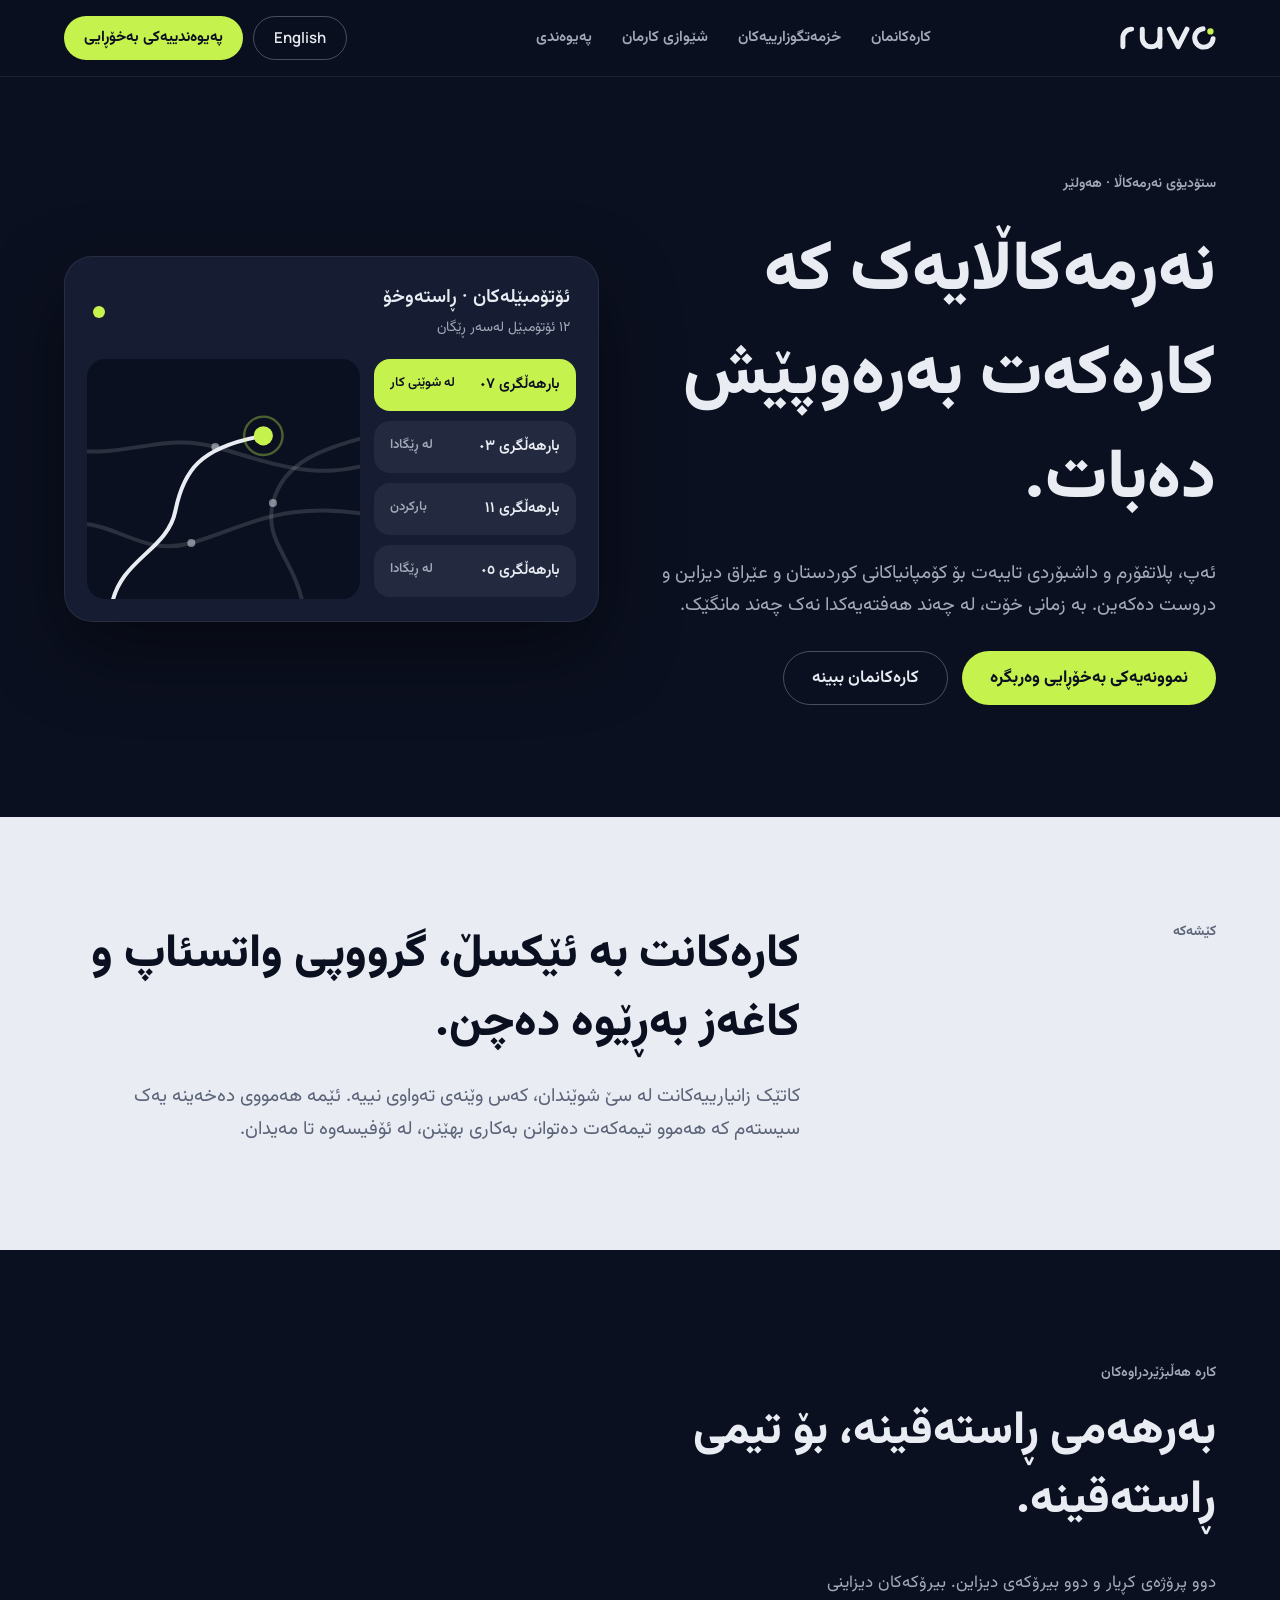
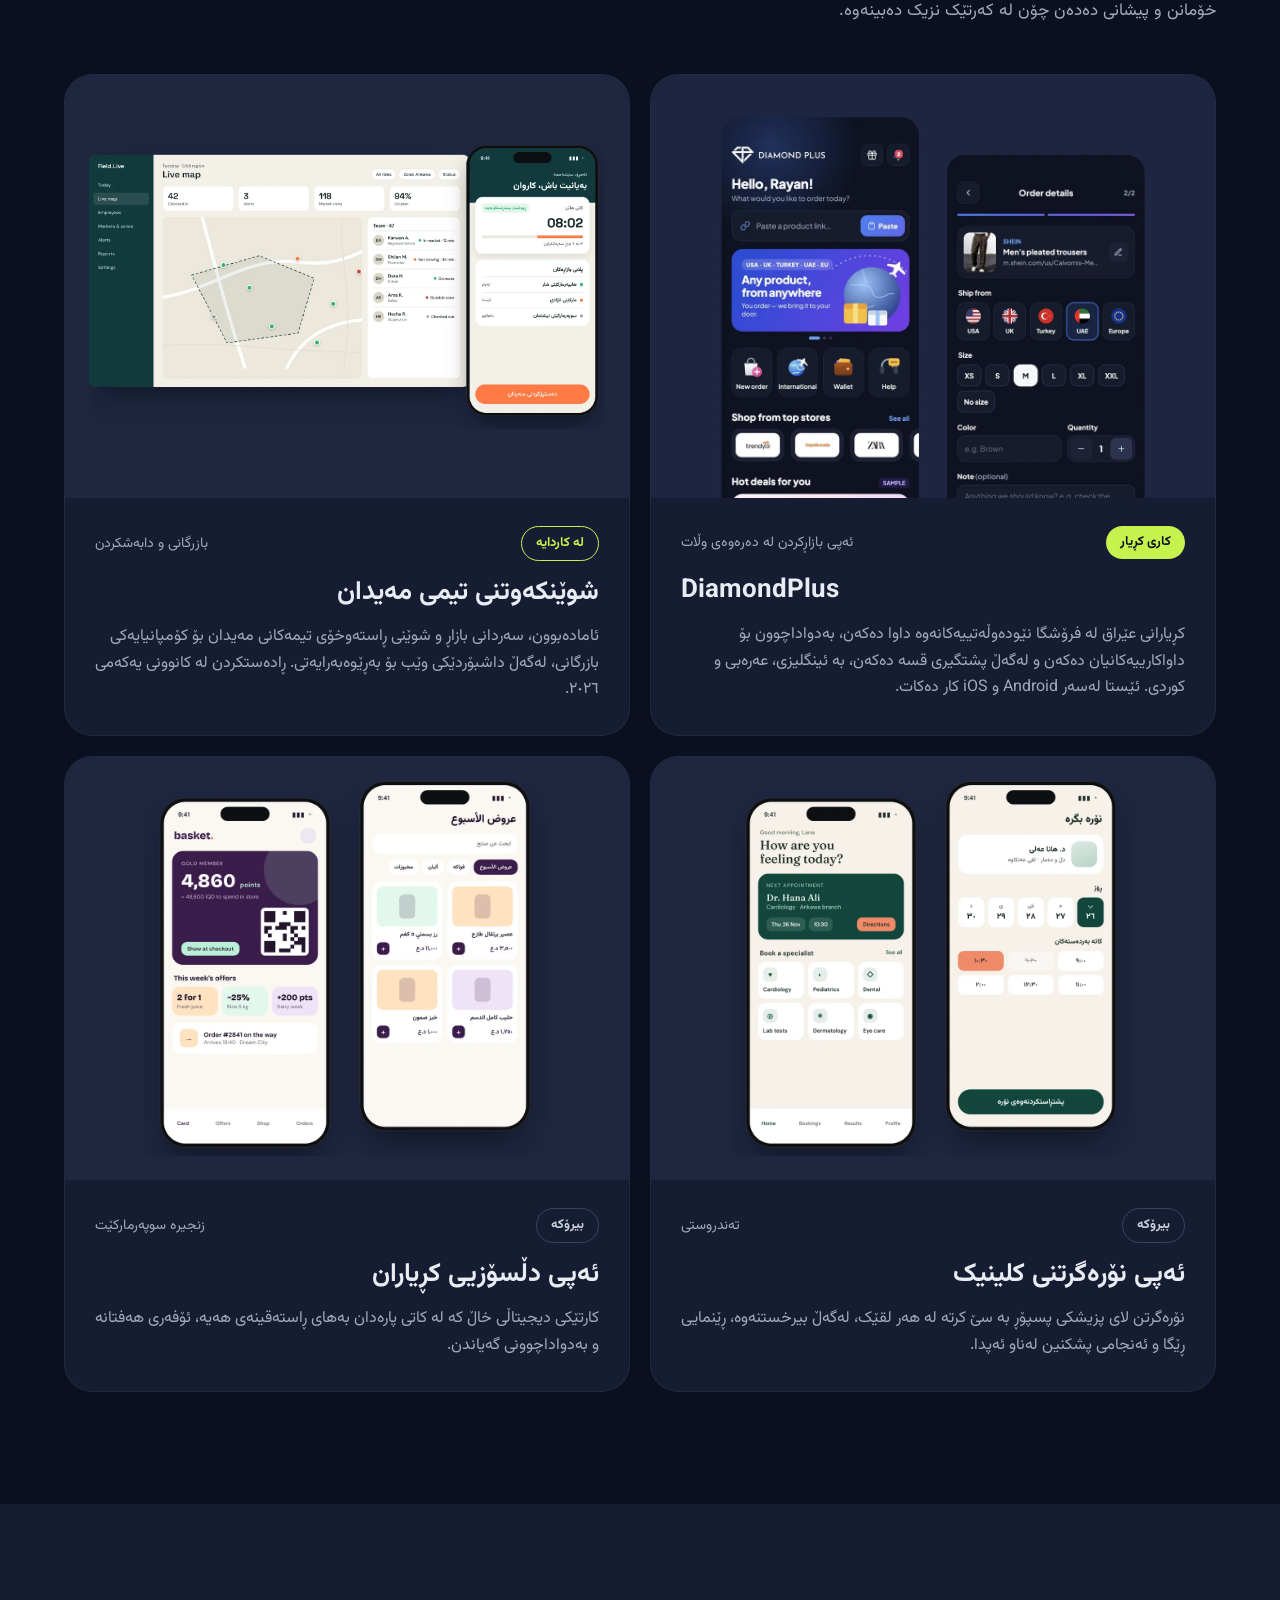
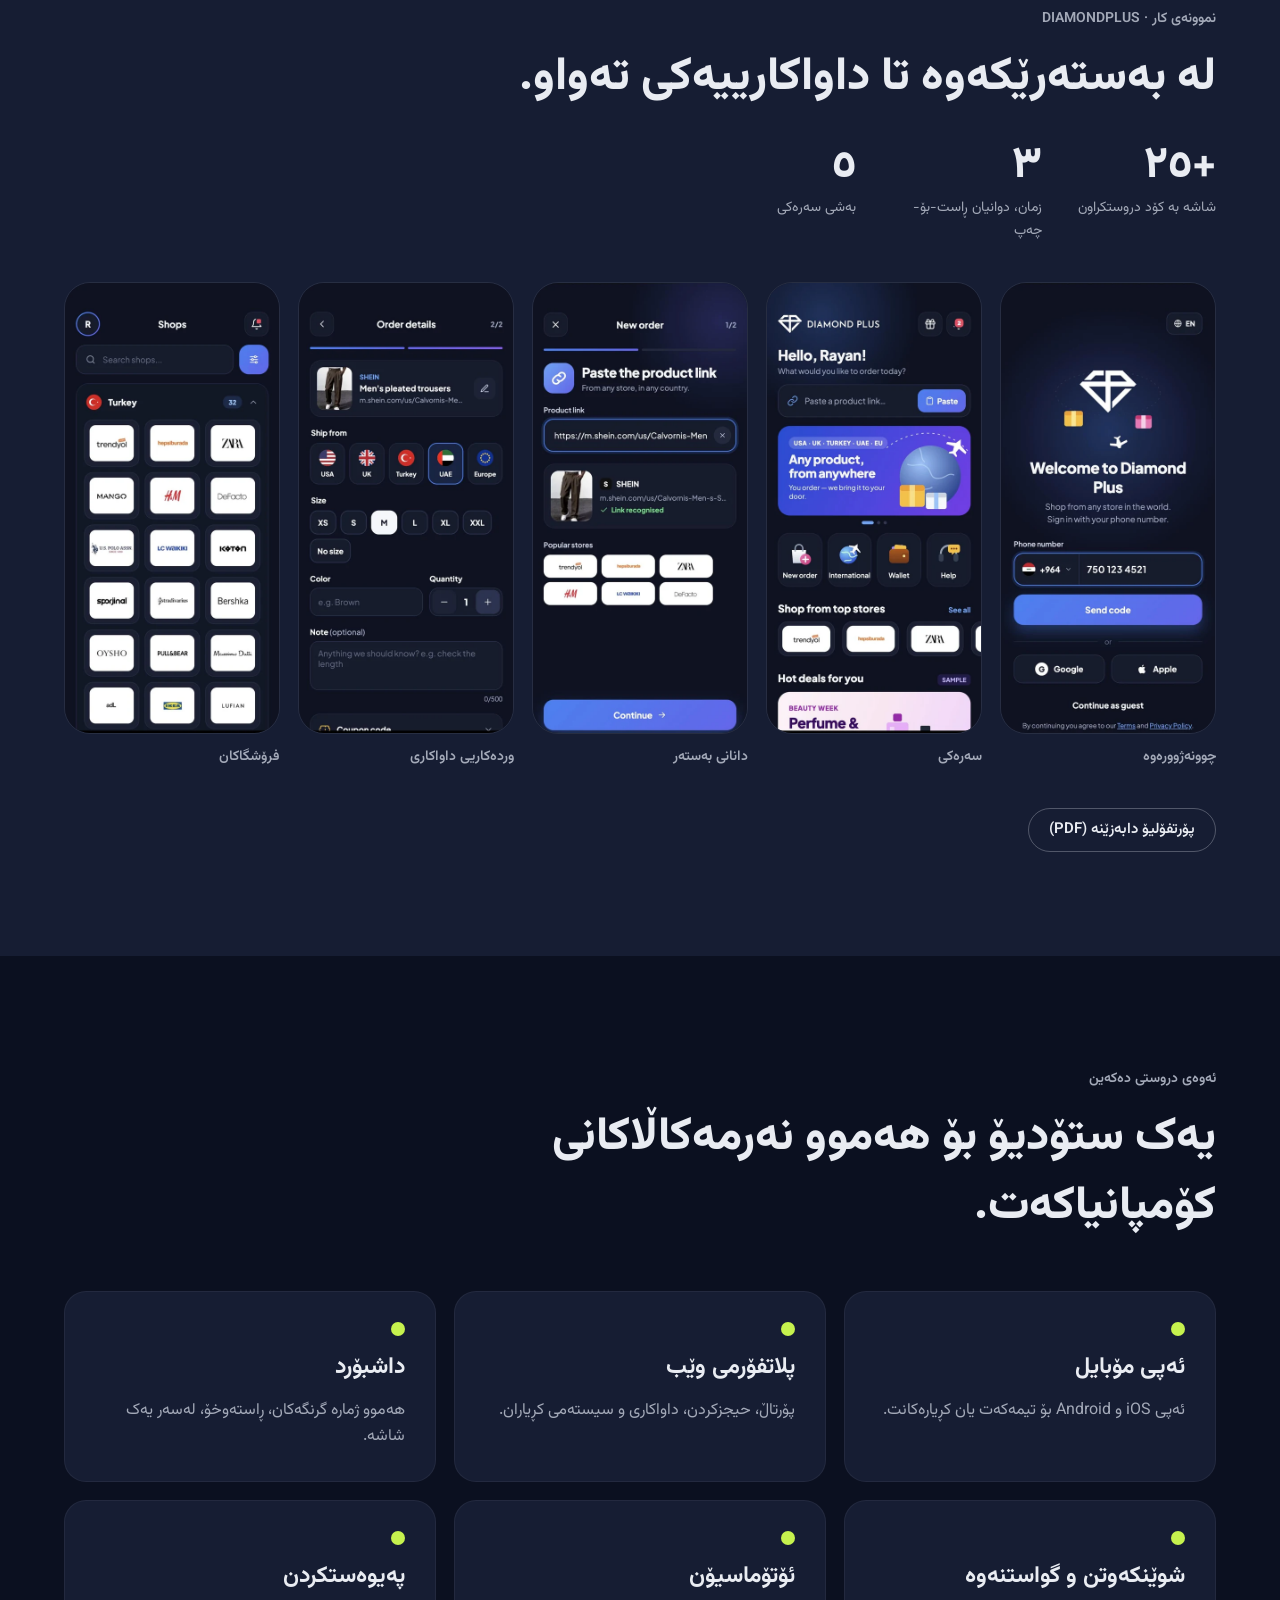
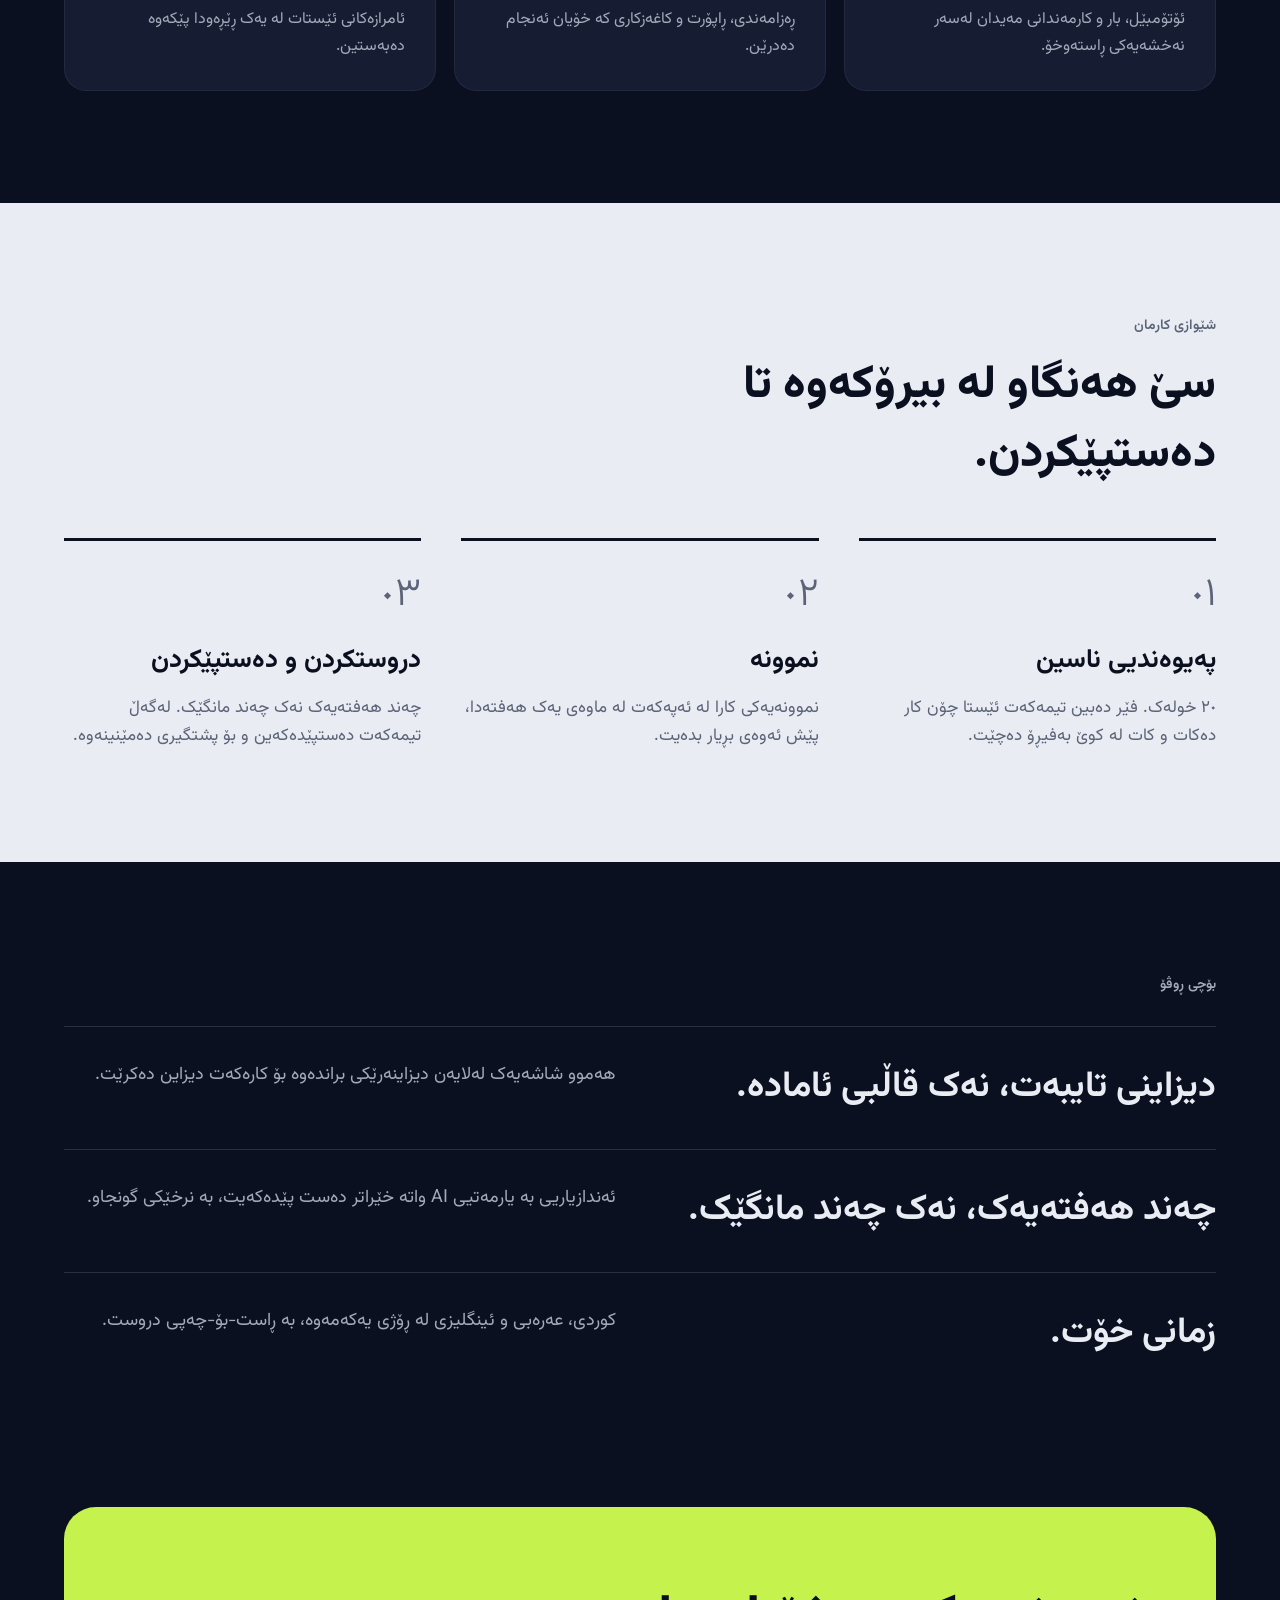
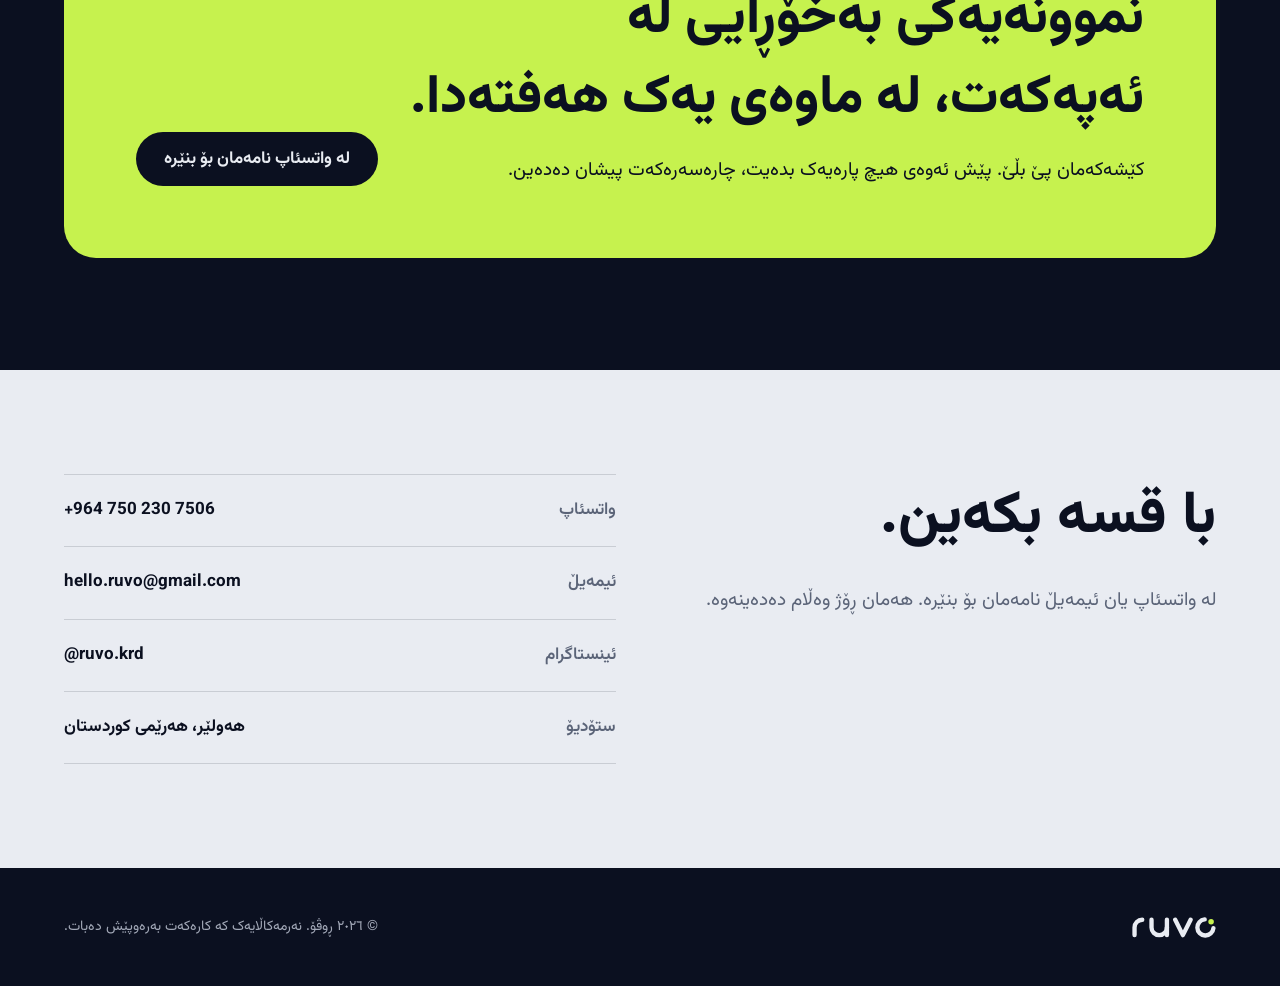
==== ku/index.html @ 19e4a5b9 "Launch Ruvo website (EN + Kurdish) Co-Authored-By: Claude Opus 5.5 <noreply@anthropic.com> Claude-Se" ====
<!doctype html>
<html lang="ckb" dir="rtl">
<head>
<meta charset="utf-8">
<meta name="viewport" content="width=device-width, initial-scale=1">
<title>ڕوڤۆ — نەرمەکاڵایەک کە کارەکەت بەرەوپێش دەبات</title>
<meta name="description" content="ڕوڤۆ ئەپ، پلاتفۆرم و داشبۆردی تایبەت بۆ کۆمپانیاکانی کوردستان و عێراق دیزاین و دروست دەکات، بە کوردی، عەرەبی و ئینگلیزی.">
<meta name="theme-color" content="#0B1020">
<link rel="canonical" href="https://ruvo.krd/ku/">
<link rel="alternate" hreflang="en" href="https://ruvo.krd/">
<link rel="alternate" hreflang="ckb" href="https://ruvo.krd/ku/">
<link rel="alternate" hreflang="x-default" href="https://ruvo.krd/">
<meta property="og:type" content="website">
<meta property="og:site_name" content="Ruvo">
<meta property="og:title" content="ڕوڤۆ — نەرمەکاڵایەک کە کارەکەت بەرەوپێش دەبات">
<meta property="og:description" content="ڕوڤۆ ئەپ، پلاتفۆرم و داشبۆردی تایبەت بۆ کۆمپانیاکانی کوردستان و عێراق دیزاین و دروست دەکات، بە کوردی، عەرەبی و ئینگلیزی.">
<meta property="og:url" content="https://ruvo.krd/ku/">
<meta property="og:image" content="https://ruvo.krd/og-image.png">
<meta property="og:image:width" content="1200">
<meta property="og:image:height" content="630">
<meta property="og:locale" content="ckb_IQ">
<meta name="twitter:card" content="summary_large_image">
<link rel="icon" href="../favicon.ico" sizes="any">
<link rel="icon" href="../favicon.svg" type="image/svg+xml">
<link rel="apple-touch-icon" href="../apple-touch-icon.png">
<link rel="manifest" href="../site.webmanifest">
<link rel="preconnect" href="https://fonts.googleapis.com">
<link rel="preconnect" href="https://fonts.gstatic.com" crossorigin>
<link rel="stylesheet" href="https://fonts.googleapis.com/css2?family=Manrope:wght@400;500;600;700&family=Sora:wght@300;400;600&family=Vazirmatn:wght@400;500;600;700;800&display=swap">
<link rel="stylesheet" href="../styles.css">
<script type="application/ld+json">{"@context": "https://schema.org", "@type": "Organization", "name": "Ruvo", "alternateName": "ڕوڤۆ", "url": "https://ruvo.krd/", "logo": "https://ruvo.krd/icon-512.png", "email": "hello.ruvo@gmail.com", "telephone": "+9647502307506", "address": {"@type": "PostalAddress", "addressLocality": "Erbil", "addressRegion": "Kurdistan Region", "addressCountry": "IQ"}, "sameAs": ["https://www.instagram.com/ruvo.krd/"]}</script>
</head>
<body>
<a class="skip" href="#main">بڕۆ بۆ ناوەڕۆک</a>
<header class="site-header">
<div class="wrap bar">
<a href="../" class="logo" aria-label="Ruvo"><svg role="img" aria-label="ruvo" xmlns="http://www.w3.org/2000/svg" viewBox="-1.8 -2.8 425.4 105.6" width="96" style="display:block; direction: ltr"><g fill="none" stroke="#E9ECF2" stroke-width="22" stroke-linecap="round" stroke-linejoin="round"><path d="M11.0,89.0 V50 A39,39 0 0 1 50,11.0"></path><path d="M97.0,11.0 V50 A39,39 0 0 0 175.0,50 V11.0"></path><path d="M175.0,50 V89.0"></path><path d="M217.0,11.0 L256,89.0 L295.0,11.0"></path></g><path d="M410.64,53.56 A40.8,40.8 0 1 1 366.44,9.36" fill="none" stroke="#E9ECF2" stroke-width="22" stroke-linecap="round"></path><circle cx="398.85" cy="21.15" r="14" fill="#C6F24E"></circle></svg></a>
<nav class="nav" aria-label="Main"><a href="#work">کارەکانمان</a><a href="#services">خزمەتگوزارییەکان</a><a href="#how">شێوازی کارمان</a><a href="#contact">پەیوەندی</a></nav>
<div class="actions">
<a class="pill-btn ghost lang" href="../" hreflang="en" lang="en">English</a>
<a class="pill-btn lime" href="#contact">پەیوەندییەکی بەخۆڕایی</a>
</div>
</div>
</header>

<main id="main">
<section class="hero wrap" id="top">
<div class="hero-txt">
<p class="kicker">ستۆدیۆی نەرمەکاڵا · هەولێر</p>
<h1>نەرمەکاڵایەک کە کارەکەت بەرەوپێش دەبات.</h1>
<p class="sub">ئەپ، پلاتفۆرم و داشبۆردی تایبەت بۆ کۆمپانیاکانی کوردستان و عێراق دیزاین و دروست دەکەین. بە زمانی خۆت، لە چەند هەفتەیەکدا نەک چەند مانگێک.</p>
<div class="ctas"><a class="pill-btn lime big" href="https://wa.me/9647502307506?text=%D8%B3%DA%B5%D8%A7%D9%88%20%DA%95%D9%88%DA%A4%DB%86%D8%8C%20%D8%AF%DB%95%D9%85%DB%95%D9%88%DB%8E%D8%AA%20%D8%AF%DB%95%D8%B1%D8%A8%D8%A7%D8%B1%DB%95%DB%8C%20%D8%A6%DB%95%D9%BE%DB%8E%DA%A9%20%D8%A8%DB%86%20%DA%A9%DB%86%D9%85%D9%BE%D8%A7%D9%86%DB%8C%D8%A7%DA%A9%DB%95%D9%85%20%D9%82%D8%B3%DB%95%20%D8%A8%DA%A9%DB%95%DB%8C%D9%86." target="_blank" rel="noopener">نموونەیەکی بەخۆڕایی وەربگرە</a><a class="pill-btn ghost big" href="#work">کارەکانمان ببینە</a></div>
</div>
<div class="hero-card" aria-hidden="true">
<div class="hc-top"><div><b>ئۆتۆمبێلەکان · ڕاستەوخۆ</b><span>١٢ ئۆتۆمبێل لەسەر ڕێگان</span></div><i class="live"></i></div>
<div class="hc-body"><ul><li class="hot"><span>بارهەڵگری ٠٧</span><span>لە شوێنی کار</span></li><li class=""><span>بارهەڵگری ٠٣</span><span>لە ڕێگادا</span></li><li class=""><span>بارهەڵگری ١١</span><span>بارکردن</span></li><li class=""><span>بارهەڵگری ٠٥</span><span>لە ڕێگادا</span></li></ul><div class="hc-map"><svg aria-hidden="true" xmlns="http://www.w3.org/2000/svg" viewBox="0 0 400 300" preserveAspectRatio="xMidYMid slice" class="map">
<rect width="400" height="300" fill="#0B1020"/>
<path d="M -10 210 C 60 190 90 250 160 230 S 280 170 410 200" fill="none" stroke="#E9ECF2" stroke-opacity="0.14" stroke-width="5" stroke-linecap="round"/>
<path d="M -10 110 C 70 130 120 90 190 110 S 330 160 410 120" fill="none" stroke="#E9ECF2" stroke-opacity="0.14" stroke-width="5" stroke-linecap="round"/>
<path d="M 300 310 C 290 250 250 230 262 180 S 320 110 410 90" fill="none" stroke="#E9ECF2" stroke-opacity="0.14" stroke-width="5" stroke-linecap="round"/>
<path d="M 60 310 C 70 250 130 240 140 190 S 170 110 250 96" fill="none" stroke="#E9ECF2" stroke-width="5" stroke-linecap="round"/>
<circle cx="160" cy="230" r="5" fill="#E9ECF2" fill-opacity="0.5"/><circle cx="190" cy="110" r="5" fill="#E9ECF2" fill-opacity="0.5"/><circle cx="262" cy="180" r="5" fill="#E9ECF2" fill-opacity="0.5"/>
<circle cx="250" cy="96" r="12" fill="#C6F24E"/><circle cx="250" cy="96" r="24" fill="none" stroke="#C6F24E" stroke-opacity="0.35" stroke-width="3"/>
</svg></div></div>
</div>
</section>

<section class="band light">
<div class="wrap split">
<p class="kicker">کێشەکە</p>
<div><h2>کارەکانت بە ئێکسڵ، گرووپی واتسئاپ و کاغەز بەڕێوە دەچن.</h2><p class="body">کاتێک زانیارییەکانت لە سێ شوێندان، کەس وێنەی تەواوی نییە. ئێمە هەمووی دەخەینە یەک سیستەم کە هەموو تیمەکەت دەتوانن بەکاری بهێنن، لە ئۆفیسەوە تا مەیدان.</p></div>
</div>
</section>

<section class="wrap sec" id="work">
<div class="sec-head"><div><p class="kicker">کارە هەڵبژێردراوەکان</p><h2>بەرهەمی ڕاستەقینە، بۆ تیمی ڕاستەقینە.</h2></div><p class="body">دوو پرۆژەی کڕیار و دوو بیرۆکەی دیزاین. بیرۆکەکان دیزاینی خۆمانن و پیشانی دەدەن چۆن لە کەرتێک نزیک دەبینەوە.</p></div>
<div class="wgrid"><article class="wcard">
<div class="wimg "><img src="../assets/work-diamondplus.webp" alt="DiamondPlus" loading="lazy" width="1200" height="900"></div>
<div class="wtxt"><div class="wtop"><span class="tag client">کاری کڕیار</span><span class="ind">ئەپی بازاڕکردن لە دەرەوەی وڵات</span></div>
<h3 dir="ltr">DiamondPlus</h3><p>کڕیارانی عێراق لە فرۆشگا نێودەوڵەتییەکانەوە داوا دەکەن، بەدواداچوون بۆ داواکارییەکانیان دەکەن و لەگەڵ پشتگیری قسە دەکەن، بە ئینگلیزی، عەرەبی و کوردی. ئێستا لەسەر Android و iOS کار دەکات.</p></div>
</article><article class="wcard">
<div class="wimg fit"><img src="../assets/work-field-tracking.webp" alt="شوێنکەوتنی تیمی مەیدان" loading="lazy" width="1200" height="900"></div>
<div class="wtxt"><div class="wtop"><span class="tag progress">لە کاردایە</span><span class="ind">بازرگانی و دابەشکردن</span></div>
<h3 >شوێنکەوتنی تیمی مەیدان</h3><p>ئامادەبوون، سەردانی بازاڕ و شوێنی ڕاستەوخۆی تیمەکانی مەیدان بۆ کۆمپانیایەکی بازرگانی، لەگەڵ داشبۆردێکی وێب بۆ بەڕێوەبەرایەتی. ڕادەستکردن لە کانوونی یەکەمی ٢٠٢٦.</p></div>
</article><article class="wcard">
<div class="wimg fit"><img src="../assets/work-clinic.webp" alt="ئەپی نۆرەگرتنی کلینیک" loading="lazy" width="1200" height="900"></div>
<div class="wtxt"><div class="wtop"><span class="tag concept">بیرۆکە</span><span class="ind">تەندروستی</span></div>
<h3 >ئەپی نۆرەگرتنی کلینیک</h3><p>نۆرەگرتن لای پزیشکی پسپۆڕ بە سێ کرتە لە هەر لقێک، لەگەڵ بیرخستنەوە، ڕێنمایی ڕێگا و ئەنجامی پشکنین لەناو ئەپدا.</p></div>
</article><article class="wcard">
<div class="wimg fit"><img src="../assets/work-retail.webp" alt="ئەپی دڵسۆزیی کڕیاران" loading="lazy" width="1200" height="900"></div>
<div class="wtxt"><div class="wtop"><span class="tag concept">بیرۆکە</span><span class="ind">زنجیرە سوپەرمارکێت</span></div>
<h3 >ئەپی دڵسۆزیی کڕیاران</h3><p>کارتێکی دیجیتاڵی خاڵ کە لە کاتی پارەدان بەهای ڕاستەقینەی هەیە، ئۆفەری هەفتانە و بەدواداچوونی گەیاندن.</p></div>
</article></div>
</section>

<section class="band raised" id="case">
<div class="wrap">
<div class="sec-head"><div><p class="kicker">نموونەی کار · DiamondPlus</p><h2>لە بەستەرێکەوە تا داواکارییەکی تەواو.</h2></div><div class="stats"><div class="stat"><b>+٢٥</b><span>شاشە بە کۆد دروستکراون</span></div><div class="stat"><b>٣</b><span>زمان، دوانیان ڕاست-بۆ-چەپ</span></div><div class="stat"><b>٥</b><span>بەشی سەرەکی</span></div></div></div>
<div class="screens"><figure><img src="../assets/dp-login.webp" alt="DiamondPlus — چوونەژوورەوە" loading="lazy" width="480" height="1008"><figcaption>چوونەژوورەوە</figcaption></figure><figure><img src="../assets/dp-home.webp" alt="DiamondPlus — سەرەکی" loading="lazy" width="480" height="1008"><figcaption>سەرەکی</figcaption></figure><figure><img src="../assets/dp-paste.webp" alt="DiamondPlus — دانانی بەستەر" loading="lazy" width="480" height="1008"><figcaption>دانانی بەستەر</figcaption></figure><figure><img src="../assets/dp-details.webp" alt="DiamondPlus — وردەکاریی داواکاری" loading="lazy" width="480" height="1008"><figcaption>وردەکاریی داواکاری</figcaption></figure><figure><img src="../assets/dp-browse.webp" alt="DiamondPlus — فرۆشگاکان" loading="lazy" width="480" height="1008"><figcaption>فرۆشگاکان</figcaption></figure></div>
<a class="pill-btn ghost" href="../ruvo-portfolio-2026.pdf" download>پۆرتفۆلیۆ دابەزێنە (PDF)</a>
</div>
</section>

<section class="wrap sec" id="services">
<div class="sec-head"><div><p class="kicker">ئەوەی دروستی دەکەین</p><h2>یەک ستۆدیۆ بۆ هەموو نەرمەکاڵاکانی کۆمپانیاکەت.</h2></div></div>
<div class="sgrid"><div class="scard"><span class="dot"></span><h3>ئەپی مۆبایل</h3><p>ئەپی iOS و Android بۆ تیمەکەت یان کڕیارەکانت.</p></div><div class="scard"><span class="dot"></span><h3>پلاتفۆرمی وێب</h3><p>پۆرتاڵ، حیجزکردن، داواکاری و سیستەمی کڕیاران.</p></div><div class="scard"><span class="dot"></span><h3>داشبۆرد</h3><p>هەموو ژمارە گرنگەکان، ڕاستەوخۆ، لەسەر یەک شاشە.</p></div><div class="scard"><span class="dot"></span><h3>شوێنکەوتن و گواستنەوە</h3><p>ئۆتۆمبێل، بار و کارمەندانی مەیدان لەسەر نەخشەیەکی ڕاستەوخۆ.</p></div><div class="scard"><span class="dot"></span><h3>ئۆتۆماسیۆن</h3><p>ڕەزامەندی، ڕاپۆرت و کاغەزکاری کە خۆیان ئەنجام دەدرێن.</p></div><div class="scard"><span class="dot"></span><h3>پەیوەستکردن</h3><p>ئامرازەکانی ئێستات لە یەک ڕێڕەودا پێکەوە دەبەستین.</p></div></div>
</section>

<section class="band light" id="how">
<div class="wrap sec">
<div class="sec-head"><div><p class="kicker">شێوازی کارمان</p><h2>سێ هەنگاو لە بیرۆکەوە تا دەستپێکردن.</h2></div></div>
<div class="steps"><div class="step"><span class="n">٠١</span><h3>پەیوەندیی ناسین</h3><p>٢٠ خولەک. فێر دەبین تیمەکەت ئێستا چۆن کار دەکات و کات لە کوێ بەفیڕۆ دەچێت.</p></div><div class="step"><span class="n">٠٢</span><h3>نموونە</h3><p>نموونەیەکی کارا لە ئەپەکەت لە ماوەی یەک هەفتەدا، پێش ئەوەی بڕیار بدەیت.</p></div><div class="step"><span class="n">٠٣</span><h3>دروستکردن و دەستپێکردن</h3><p>چەند هەفتەیەک نەک چەند مانگێک. لەگەڵ تیمەکەت دەستپێدەکەین و بۆ پشتگیری دەمێنینەوە.</p></div></div>
</div>
</section>

<section class="wrap sec" id="why">
<p class="kicker">بۆچی ڕوڤۆ</p>
<div class="whys"><div class="why"><h3>دیزاینی تایبەت، نەک قاڵبی ئامادە.</h3><p>هەموو شاشەیەک لەلایەن دیزاینەرێکی براندەوە بۆ کارەکەت دیزاین دەکرێت.</p></div><div class="why"><h3>چەند هەفتەیەک، نەک چەند مانگێک.</h3><p>ئەندازیاریی بە یارمەتیی AI واتە خێراتر دەست پێدەکەیت، بە نرخێکی گونجاو.</p></div><div class="why"><h3>زمانی خۆت.</h3><p>کوردی، عەرەبی و ئینگلیزی لە ڕۆژی یەکەمەوە، بە ڕاست-بۆ-چەپی دروست.</p></div></div>
</section>

<section class="wrap offer-wrap">
<div class="offer">
<div><h2>نموونەیەکی بەخۆڕایی لە ئەپەکەت، لە ماوەی یەک هەفتەدا.</h2><p>کێشەکەمان پێ بڵێ. پێش ئەوەی هیچ پارەیەک بدەیت، چارەسەرەکەت پیشان دەدەین.</p></div>
<a class="pill-btn ink big" href="https://wa.me/9647502307506?text=%D8%B3%DA%B5%D8%A7%D9%88%20%DA%95%D9%88%DA%A4%DB%86%D8%8C%20%D8%AF%DB%95%D9%85%DB%95%D9%88%DB%8E%D8%AA%20%D8%AF%DB%95%D8%B1%D8%A8%D8%A7%D8%B1%DB%95%DB%8C%20%D8%A6%DB%95%D9%BE%DB%8E%DA%A9%20%D8%A8%DB%86%20%DA%A9%DB%86%D9%85%D9%BE%D8%A7%D9%86%DB%8C%D8%A7%DA%A9%DB%95%D9%85%20%D9%82%D8%B3%DB%95%20%D8%A8%DA%A9%DB%95%DB%8C%D9%86." target="_blank" rel="noopener">لە واتسئاپ نامەمان بۆ بنێرە</a>
</div>
</section>

<section class="band light" id="contact">
<div class="wrap split contact">
<div><h2 class="xl">با قسە بکەین.</h2><p class="body">لە واتسئاپ یان ئیمەیڵ نامەمان بۆ بنێرە. هەمان ڕۆژ وەڵام دەدەینەوە.</p></div>
<dl>
<div><dt>واتسئاپ</dt><dd><a href="https://wa.me/9647502307506?text=%D8%B3%DA%B5%D8%A7%D9%88%20%DA%95%D9%88%DA%A4%DB%86%D8%8C%20%D8%AF%DB%95%D9%85%DB%95%D9%88%DB%8E%D8%AA%20%D8%AF%DB%95%D8%B1%D8%A8%D8%A7%D8%B1%DB%95%DB%8C%20%D8%A6%DB%95%D9%BE%DB%8E%DA%A9%20%D8%A8%DB%86%20%DA%A9%DB%86%D9%85%D9%BE%D8%A7%D9%86%DB%8C%D8%A7%DA%A9%DB%95%D9%85%20%D9%82%D8%B3%DB%95%20%D8%A8%DA%A9%DB%95%DB%8C%D9%86." target="_blank" rel="noopener" dir="ltr">+964 750 230 7506</a></dd></div>
<div><dt>ئیمەیڵ</dt><dd><a href="mailto:hello.ruvo@gmail.com" dir="ltr">hello.ruvo@gmail.com</a></dd></div>
<div><dt>ئینستاگرام</dt><dd><a href="https://www.instagram.com/ruvo.krd/" target="_blank" rel="noopener" dir="ltr">@ruvo.krd</a></dd></div>
<div><dt>ستۆدیۆ</dt><dd>هەولێر، هەرێمی کوردستان</dd></div>
</dl>
</div>
</section>
</main>

<footer class="wrap foot">
<svg role="img" aria-label="ruvo" xmlns="http://www.w3.org/2000/svg" viewBox="-1.8 -2.8 425.4 105.6" width="84" style="display:block; direction: ltr"><g fill="none" stroke="#E9ECF2" stroke-width="22" stroke-linecap="round" stroke-linejoin="round"><path d="M11.0,89.0 V50 A39,39 0 0 1 50,11.0"></path><path d="M97.0,11.0 V50 A39,39 0 0 0 175.0,50 V11.0"></path><path d="M175.0,50 V89.0"></path><path d="M217.0,11.0 L256,89.0 L295.0,11.0"></path></g><path d="M410.64,53.56 A40.8,40.8 0 1 1 366.44,9.36" fill="none" stroke="#E9ECF2" stroke-width="22" stroke-linecap="round"></path><circle cx="398.85" cy="21.15" r="14" fill="#C6F24E"></circle></svg>
<p>© ٢٠٢٦ ڕوڤۆ. نەرمەکاڵایەک کە کارەکەت بەرەوپێش دەبات.</p>
</footer>
</body>
</html>
---- styles.css ----
:root{--ink:#0B1020;--ink2:#161D33;--ink3:#1E2640;--mist:#E9ECF2;--white:#FFFFFF;--lime:#C6F24E;--slate:#5B6478;--muted:#A3A9B8;--line:rgba(233,236,242,.12);--lineL:rgba(11,16,32,.14);
--head:'Sora',system-ui,sans-serif;--body:'Manrope',system-ui,sans-serif;--hw:600;--hlh:1.08;--hls:-.03em;--track:.14em}
html[lang="ckb"]{--head:'Vazirmatn',Tahoma,sans-serif;--body:'Vazirmatn',Tahoma,sans-serif;--hw:800;--hlh:1.5;--hls:0;--track:0}
*{box-sizing:border-box}
html{scroll-behavior:smooth;-webkit-text-size-adjust:100%}
body{margin:0;background:var(--ink);color:var(--mist);font-family:var(--body);font-size:17px;line-height:1.6;-webkit-font-smoothing:antialiased}
img{max-width:100%;display:block}
a{color:inherit;text-decoration:none}
:focus-visible{outline:3px solid var(--lime);outline-offset:3px;border-radius:6px}
.wrap{max-width:1200px;margin:0 auto;padding-left:24px;padding-right:24px}
.skip{position:absolute;inset-inline-start:8px;top:8px;transform:translateY(-200%);background:var(--lime);color:var(--ink);padding:10px 16px;border-radius:10px;z-index:20}
.skip:focus{transform:none}
html,body{overflow-x:clip}
h1,h2,h3{font-family:var(--head);font-weight:var(--hw);line-height:var(--hlh);letter-spacing:var(--hls);margin:0}
h1{font-size:clamp(2.6rem,5.4vw,4.4rem)}
h2{font-size:clamp(2rem,3.6vw,3rem)}
h2.xl{font-size:clamp(2.4rem,4.6vw,3.8rem)}
h3{font-size:23px;font-weight:600;line-height:1.3}
html[lang="ckb"] h3{font-weight:700;line-height:1.5}
p{margin:0}
.kicker{font-size:14px;font-weight:600;letter-spacing:var(--track);text-transform:uppercase;color:var(--muted)}
.body{font-size:19px;line-height:1.7;color:var(--muted)}
.light .kicker,.light .body{color:var(--slate)}
.pill-btn{display:inline-flex;align-items:center;justify-content:center;min-height:44px;padding:0 20px;border-radius:999px;font-weight:700;font-size:15px;transition:filter .15s,border-color .15s,background .15s;white-space:nowrap}
.pill-btn.big{min-height:54px;padding:0 28px;font-size:17px}
.pill-btn.lime{background:var(--lime);color:var(--ink)}
.pill-btn.lime:hover{filter:brightness(1.07)}
.pill-btn.ink{background:var(--ink);color:var(--mist)}
.pill-btn.ghost{border:1px solid rgba(233,236,242,.28);color:var(--mist);font-weight:600}
.pill-btn.ghost:hover{border-color:var(--mist)}
.lang{font-family:'Vazirmatn',Tahoma,sans-serif}
html[lang="ckb"] .lang{font-family:'Manrope',system-ui,sans-serif}
/* header */
.site-header{position:sticky;top:0;z-index:10;background:rgba(11,16,32,.9);backdrop-filter:saturate(1.4) blur(10px);-webkit-backdrop-filter:saturate(1.4) blur(10px);border-bottom:1px solid rgba(233,236,242,.08)}
.bar{display:flex;align-items:center;justify-content:space-between;gap:24px;padding-top:16px;padding-bottom:16px}
.logo svg{display:block}
.nav{display:flex;gap:30px;font-size:15px;font-weight:600}
.nav a{color:var(--muted)} .nav a:hover{color:var(--mist)}
.actions{display:flex;gap:10px;align-items:center}
@media (max-width:960px){.nav{display:none}}
@media (max-width:520px){.actions .lime{display:none}}
/* hero */
.hero{display:grid;grid-template-columns:1.05fr 1fr;gap:56px;align-items:center;padding-top:96px;padding-bottom:112px}
.hero-txt{display:flex;flex-direction:column;gap:26px}
.sub{font-size:19px;line-height:1.65;color:var(--muted);max-width:560px}
.ctas{display:flex;gap:14px;flex-wrap:wrap;padding-top:4px}
.hero-card{background:var(--ink2);border-radius:28px;padding:22px;box-shadow:0 30px 80px rgba(0,0,0,.45);border:1px solid rgba(233,236,242,.08)}
.hc-top{display:flex;justify-content:space-between;align-items:center;padding:4px 6px 18px}
.hc-top b{display:block;font-family:var(--head);font-weight:600;font-size:19px}
.hc-top span{font-size:14px;color:var(--muted)}
.live{width:12px;height:12px;border-radius:50%;background:var(--lime);box-shadow:0 0 0 0 rgba(198,242,78,.5);animation:pulse 2.4s infinite}
@keyframes pulse{0%{box-shadow:0 0 0 0 rgba(198,242,78,.45)}70%{box-shadow:0 0 0 12px rgba(198,242,78,0)}100%{box-shadow:0 0 0 0 rgba(198,242,78,0)}}
@media (prefers-reduced-motion:reduce){.live{animation:none}html{scroll-behavior:auto}}
.hc-body{display:grid;grid-template-columns:1fr 1.35fr;gap:14px}
.hc-body ul{list-style:none;margin:0;padding:0;display:flex;flex-direction:column;gap:10px}
.hc-body li{display:flex;justify-content:space-between;gap:10px;padding:14px 16px;border-radius:16px;background:rgba(233,236,242,.06);font-size:15px;font-weight:600}
.hc-body li span+span{font-size:13px;color:var(--muted)}
.hc-body li.hot{background:var(--lime);color:var(--ink)} .hc-body li.hot span+span{color:var(--ink)}
.hc-map{min-height:240px;border-radius:18px;overflow:hidden}
.map{display:block;width:100%;height:100%}
@media (max-width:900px){.hero{grid-template-columns:1fr;padding-top:64px;padding-bottom:80px;gap:40px}}
@media (max-width:480px){.hc-body{grid-template-columns:1fr}}
/* bands */
.band.light{background:var(--mist);color:var(--ink)}
.band.raised{background:var(--ink2)}
.split{display:grid;grid-template-columns:1fr 2fr;gap:48px;padding-top:104px;padding-bottom:104px}
.split>div{display:flex;flex-direction:column;gap:22px}
@media (max-width:820px){.split{grid-template-columns:1fr;gap:24px;padding-top:80px;padding-bottom:80px}}
.sec{padding-top:112px;padding-bottom:112px}
@media (max-width:820px){.sec{padding-top:80px;padding-bottom:80px}}
.sec-head{display:flex;justify-content:space-between;align-items:flex-end;gap:32px;flex-wrap:wrap;margin-bottom:48px}
.sec-head>div:first-child{display:flex;flex-direction:column;gap:14px;max-width:720px}
.sec-head>.body{max-width:440px;font-size:17px}
/* work */
.wgrid{display:grid;grid-template-columns:repeat(2,1fr);gap:20px}
@media (max-width:820px){.wgrid{grid-template-columns:1fr}}
.wcard{background:var(--ink2);border-radius:28px;overflow:hidden;border:1px solid rgba(233,236,242,.06);display:flex;flex-direction:column}
.wimg{aspect-ratio:4/3;background:var(--ink3);overflow:hidden}
.wimg img{width:100%;height:100%;object-fit:cover}
.wimg.fit img{object-fit:contain;padding:24px}
.wtxt{padding:28px 30px 32px;display:flex;flex-direction:column;gap:12px}
.wtop{display:flex;align-items:center;justify-content:space-between;gap:12px}
.ind{font-size:14px;color:var(--muted)}
.tag{display:inline-block;white-space:nowrap;font-size:13px;font-weight:700;padding:6px 14px;border-radius:999px}
.tag.client{background:var(--lime);color:var(--ink)}
.tag.progress{border:1.5px solid var(--lime);color:var(--lime)}
.tag.concept{border:1.5px solid #3A435E;color:#C9CFDB}
.wtxt h3{font-size:26px}
.wtxt p{color:var(--muted);font-size:16px;line-height:1.65}
/* case */
#case .wrap{padding-top:104px;padding-bottom:104px;display:flex;flex-direction:column;align-items:flex-start;gap:40px}
#case .sec-head{width:100%;margin-bottom:0}
.stats{display:flex;gap:36px}
.stat{display:flex;flex-direction:column}
.stat b{font-family:'Sora',system-ui,sans-serif;font-weight:600;font-size:44px;line-height:1;letter-spacing:-.03em}
html[lang="ckb"] .stat b{font-family:'Vazirmatn',Tahoma,sans-serif;font-weight:800;letter-spacing:0}
.stat span{font-size:14px;color:var(--muted);margin-top:8px;max-width:150px}
.screens{width:100%;display:grid;grid-template-columns:repeat(5,1fr);gap:18px}
.screens figure{margin:0;display:flex;flex-direction:column;gap:12px}
.screens img{border-radius:26px;width:100%;height:auto;border:1px solid rgba(233,236,242,.08)}
.screens figcaption{font-size:14px;font-weight:600;color:var(--muted)}
@media (max-width:900px){.screens{display:flex;overflow-x:auto;scroll-snap-type:x mandatory;padding-bottom:8px}.screens figure{flex:0 0 58%;scroll-snap-align:start}}
/* services */
.sgrid{display:grid;grid-template-columns:repeat(auto-fit,minmax(300px,1fr));gap:18px}
.scard{background:var(--ink2);border-radius:22px;padding:30px;display:flex;flex-direction:column;gap:14px;border:1px solid rgba(233,236,242,.06)}
.dot{width:14px;height:14px;border-radius:50%;background:var(--lime)}
.scard p{font-size:16px;line-height:1.65;color:var(--muted)}
/* steps */
.steps{display:grid;grid-template-columns:repeat(auto-fit,minmax(260px,1fr));gap:40px}
.step{display:flex;flex-direction:column;gap:14px;border-top:3px solid var(--ink);padding-top:22px}
.step .n{font-family:'Sora',system-ui,sans-serif;font-weight:300;font-size:40px;color:var(--slate)}
html[lang="ckb"] .step .n{font-family:'Vazirmatn',Tahoma,sans-serif}
.step h3{font-size:26px}
.step p{font-size:17px;line-height:1.65;color:var(--slate)}
/* why */
.whys{margin-top:30px}
.why{display:grid;grid-template-columns:1fr 1fr;gap:12px 48px;padding:34px 0;border-top:1px solid rgba(233,236,242,.14)}
.why h3{font-size:clamp(1.6rem,2.8vw,2.3rem);font-weight:var(--hw);line-height:var(--hlh);letter-spacing:var(--hls)}
.why p{font-size:18px;line-height:1.65;color:var(--muted)}
@media (max-width:820px){.why{grid-template-columns:1fr}}
/* offer */
.offer-wrap{padding-bottom:112px}
.offer{background:var(--lime);color:var(--ink);border-radius:32px;padding:clamp(36px,6vw,72px);display:flex;flex-wrap:wrap;gap:32px;align-items:flex-end;justify-content:space-between}
.offer>div{flex:1 1 520px;display:flex;flex-direction:column;gap:16px}
.offer h2{font-size:clamp(2rem,4.2vw,3.4rem)}
.offer p{font-size:19px;line-height:1.6}
/* contact */
.contact{grid-template-columns:1fr 1fr}
.contact dl{margin:0;display:flex;flex-direction:column}
.contact dl>div{display:flex;justify-content:space-between;gap:16px;padding:22px 0;border-top:1px solid var(--lineL)}
.contact dl>div:last-child{border-bottom:1px solid var(--lineL)}
.contact dt{color:var(--slate);font-weight:600}
.contact dd{margin:0;font-weight:700}
.contact dd a:hover{text-decoration:underline}
@media (max-width:820px){.contact{grid-template-columns:1fr}}
/* footer */
.foot{display:flex;flex-wrap:wrap;gap:20px;justify-content:space-between;align-items:center;padding-top:48px;padding-bottom:48px}
.foot p{font-size:14px;color:var(--muted)}
/* 404 */
.nfwrap{min-height:100vh;display:flex;flex-direction:column;justify-content:center;gap:24px}
.nfwrap .ku{font-family:'Vazirmatn',Tahoma,sans-serif}
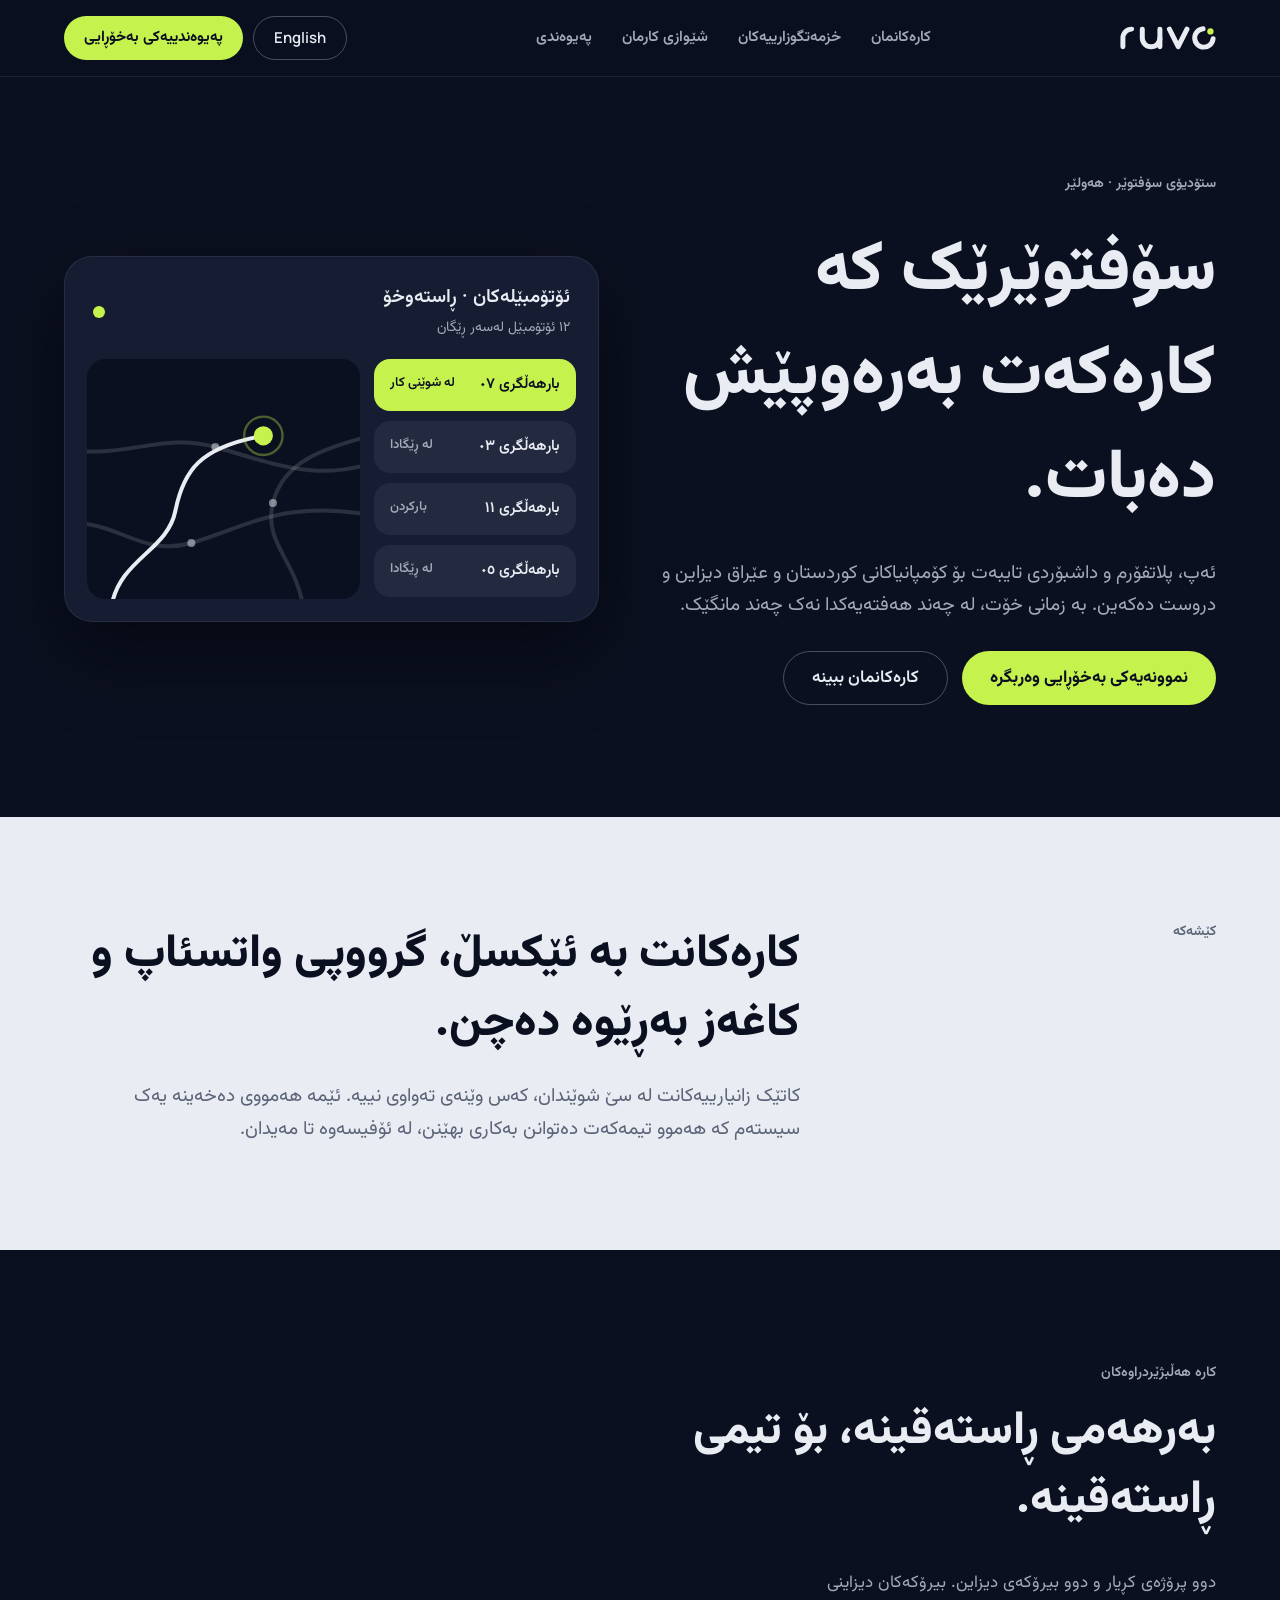
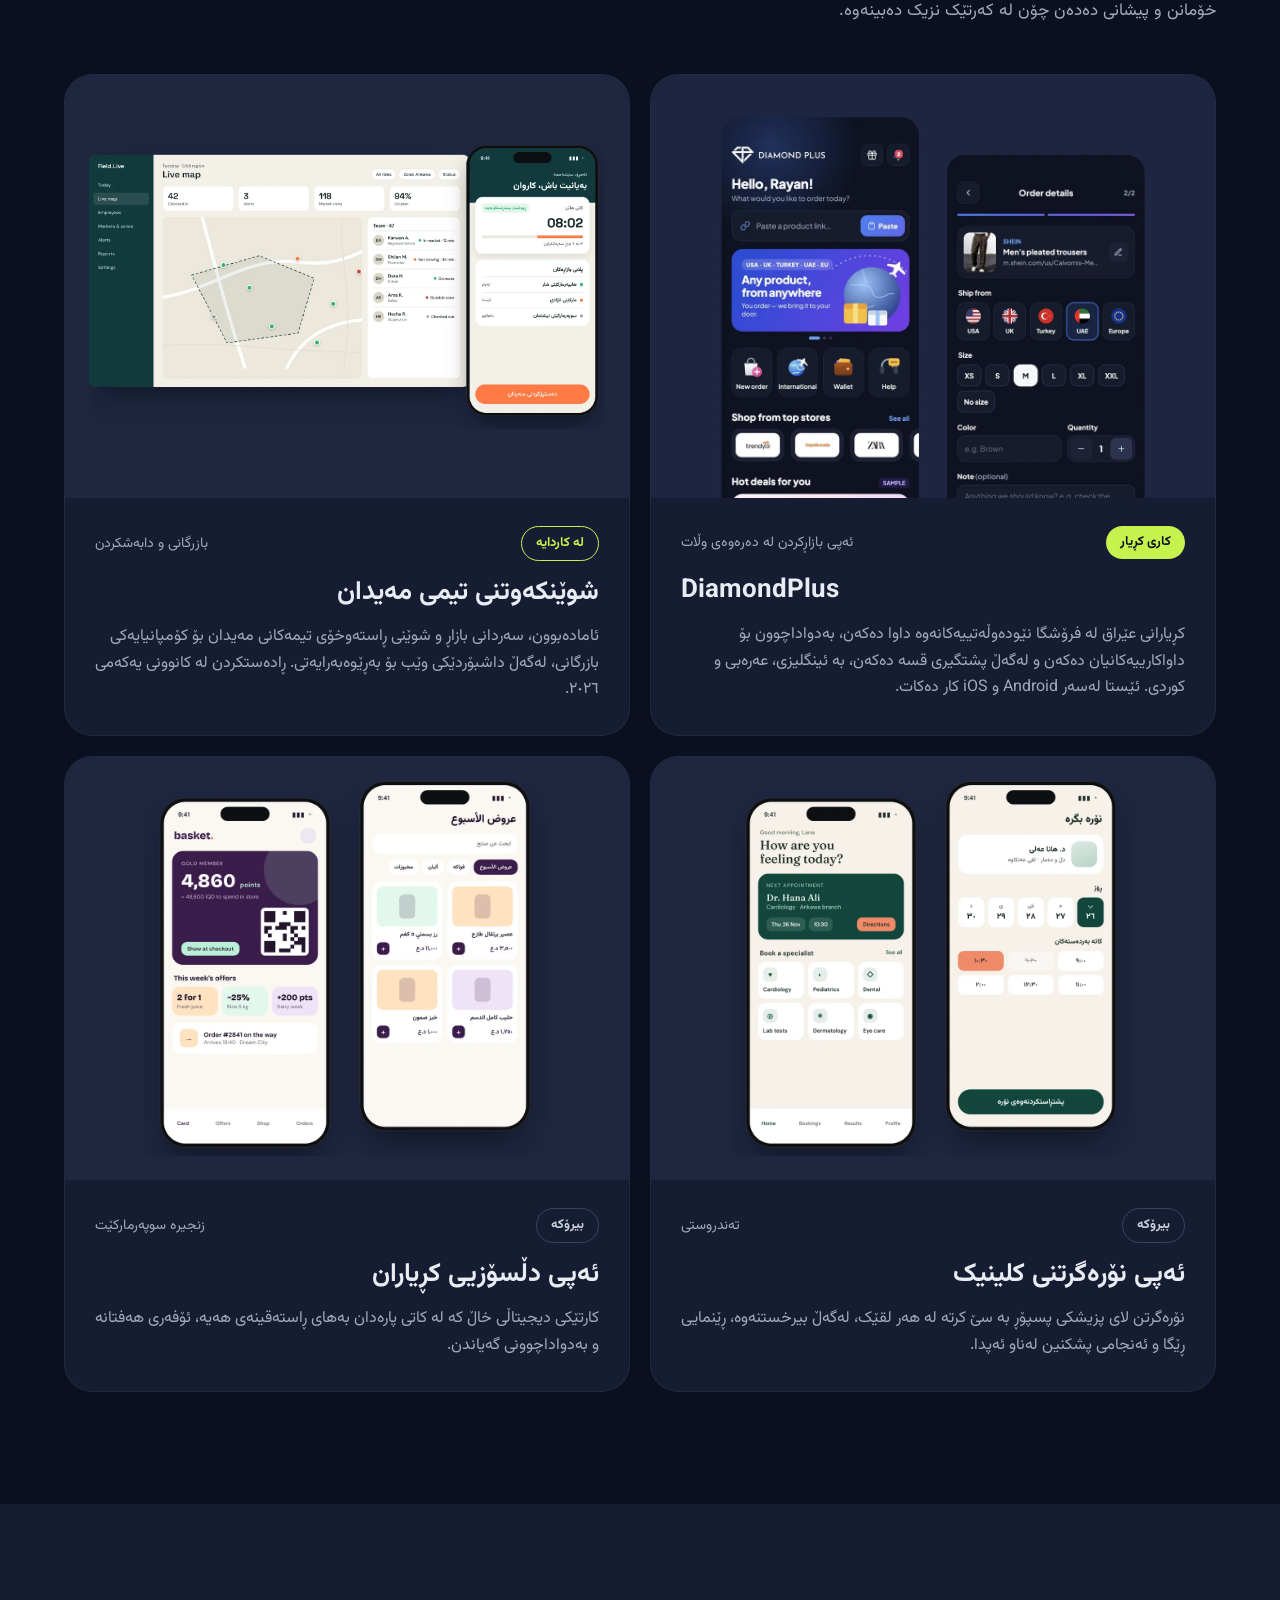
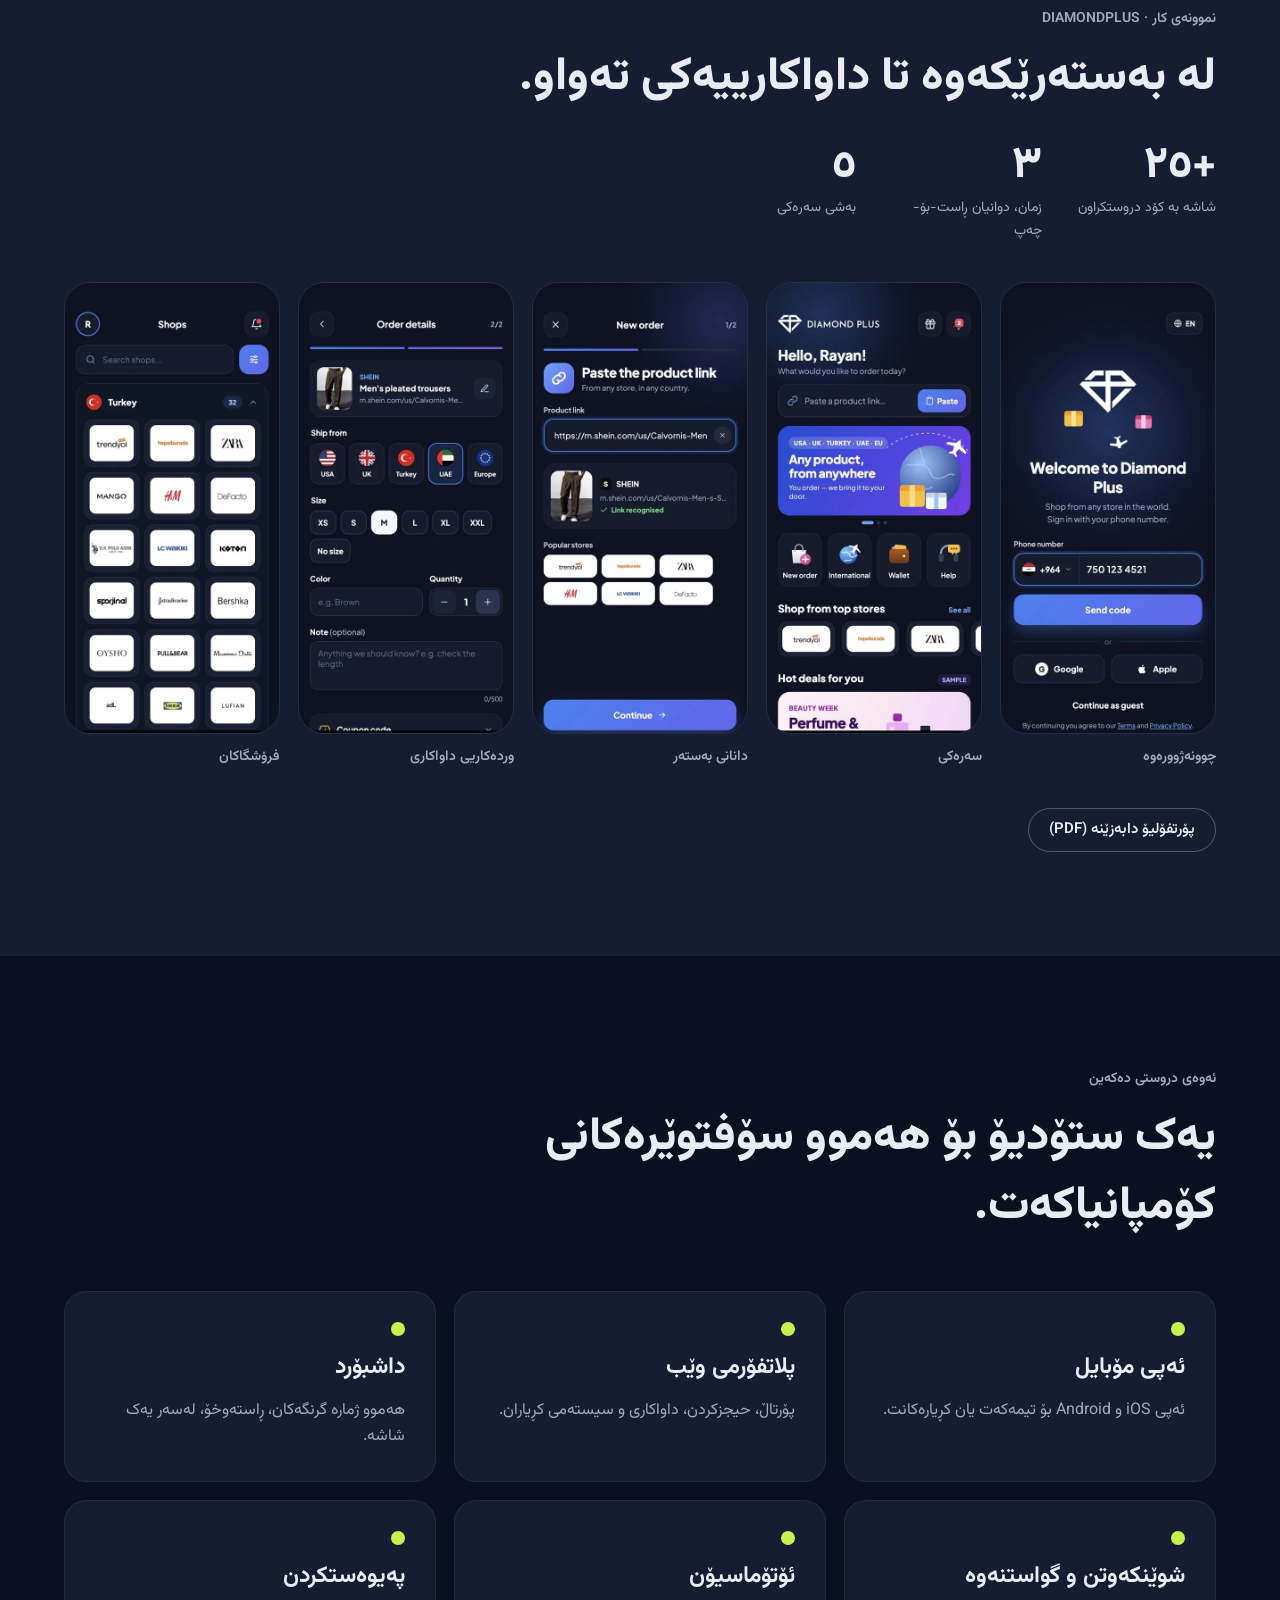
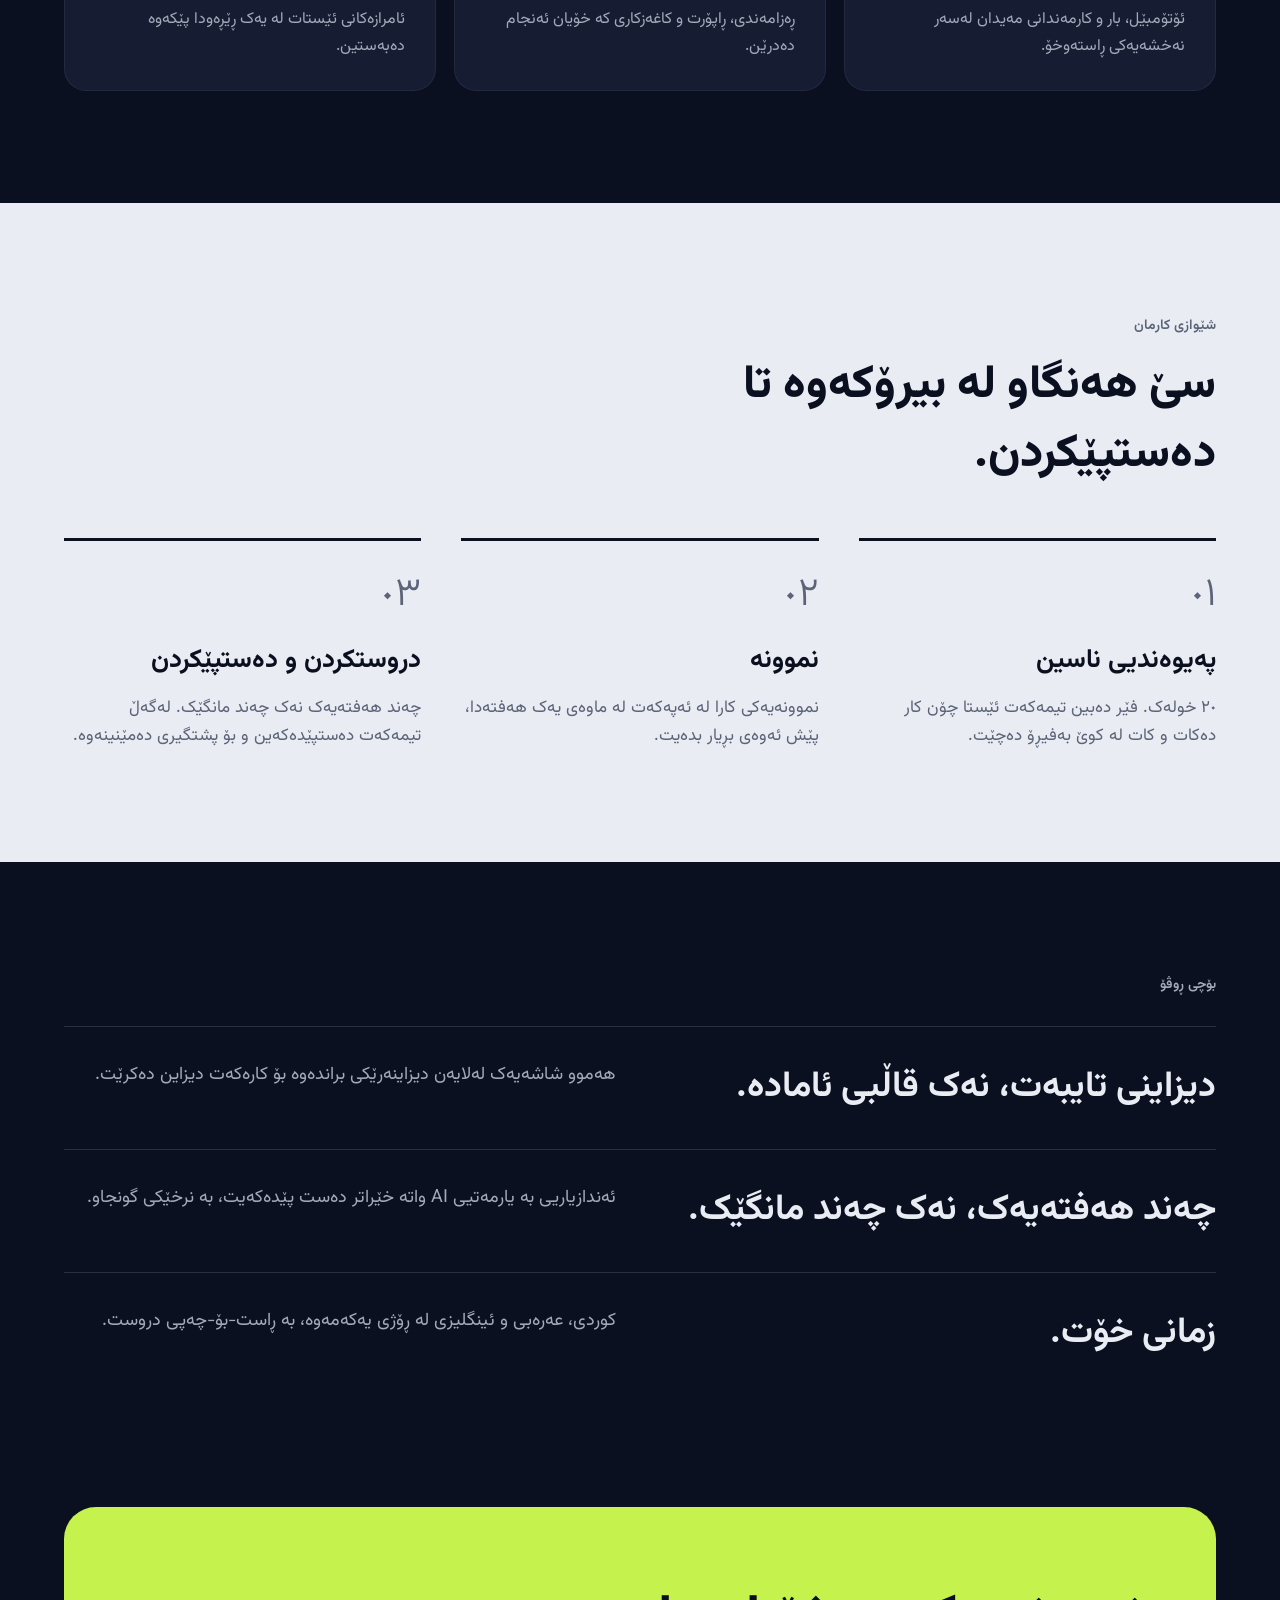
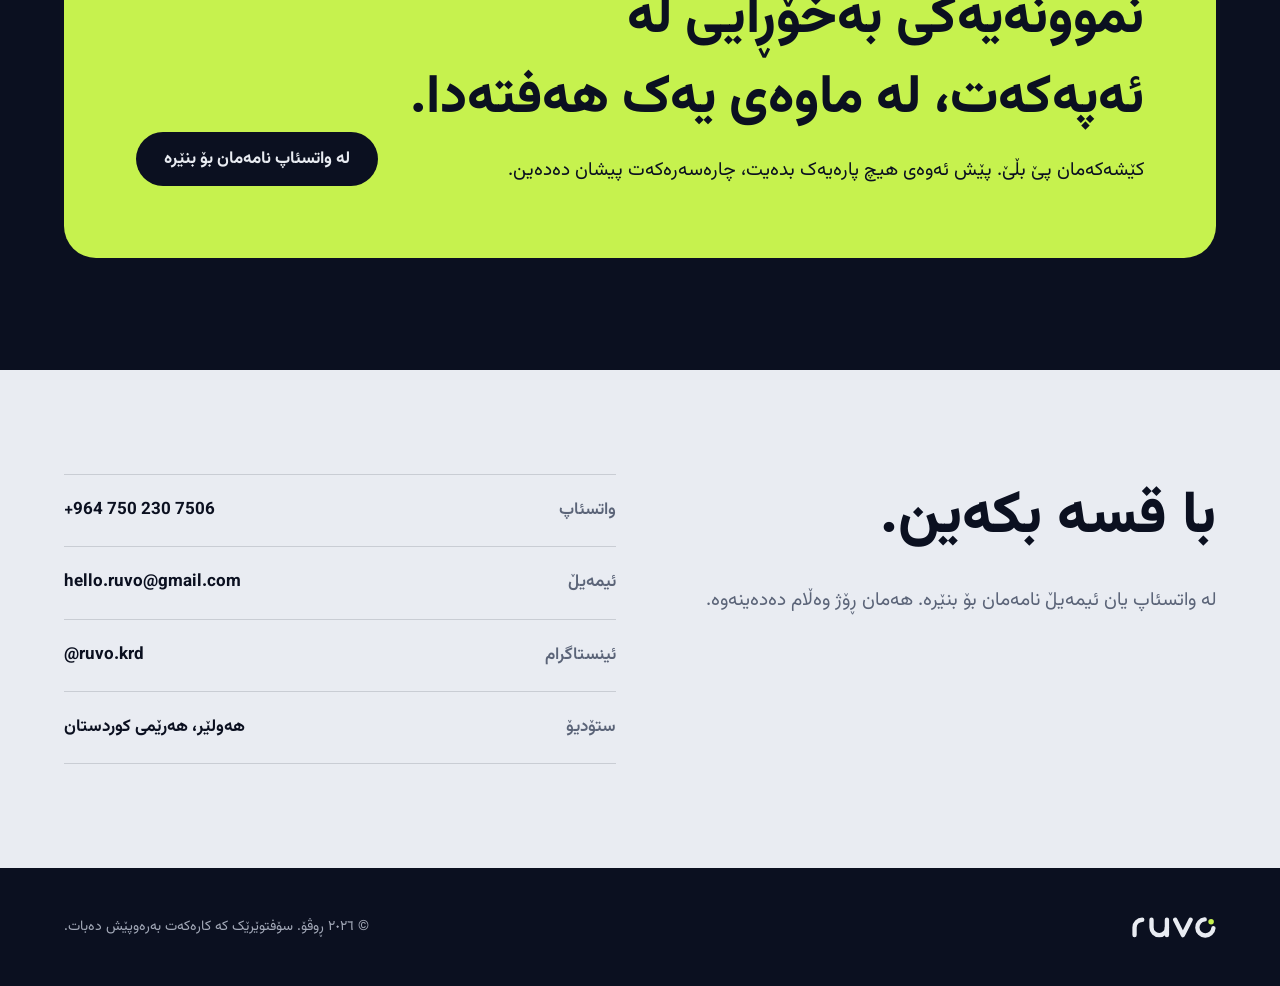
==== commit b39f8b61: "Use clearer Kurdish word for software (سۆفتوێر) Co-Authored-By: Claude Opus 5.5 <noreply@anthropic.c" ====
--- a/ku/index.html
+++ b/ku/index.html
@@ -3,19 +3,19 @@
 <head>
 <meta charset="utf-8">
 <meta name="viewport" content="width=device-width, initial-scale=1">
-<title>ڕوڤۆ — نەرمەکاڵایەک کە کارەکەت بەرەوپێش دەبات</title>
+<title>ڕوڤۆ — سۆفتوێرێک کە کارەکەت بەرەوپێش دەبات</title>
 <meta name="description" content="ڕوڤۆ ئەپ، پلاتفۆرم و داشبۆردی تایبەت بۆ کۆمپانیاکانی کوردستان و عێراق دیزاین و دروست دەکات، بە کوردی، عەرەبی و ئینگلیزی.">
 <meta name="theme-color" content="#0B1020">
-<link rel="canonical" href="https://ruvo.krd/ku/">
-<link rel="alternate" hreflang="en" href="https://ruvo.krd/">
-<link rel="alternate" hreflang="ckb" href="https://ruvo.krd/ku/">
-<link rel="alternate" hreflang="x-default" href="https://ruvo.krd/">
+<link rel="canonical" href="https://zanaqadr97-source.github.io/ruvo-website/ku/">
+<link rel="alternate" hreflang="en" href="https://zanaqadr97-source.github.io/ruvo-website/">
+<link rel="alternate" hreflang="ckb" href="https://zanaqadr97-source.github.io/ruvo-website/ku/">
+<link rel="alternate" hreflang="x-default" href="https://zanaqadr97-source.github.io/ruvo-website/">
 <meta property="og:type" content="website">
 <meta property="og:site_name" content="Ruvo">
-<meta property="og:title" content="ڕوڤۆ — نەرمەکاڵایەک کە کارەکەت بەرەوپێش دەبات">
+<meta property="og:title" content="ڕوڤۆ — سۆفتوێرێک کە کارەکەت بەرەوپێش دەبات">
 <meta property="og:description" content="ڕوڤۆ ئەپ، پلاتفۆرم و داشبۆردی تایبەت بۆ کۆمپانیاکانی کوردستان و عێراق دیزاین و دروست دەکات، بە کوردی، عەرەبی و ئینگلیزی.">
-<meta property="og:url" content="https://ruvo.krd/ku/">
-<meta property="og:image" content="https://ruvo.krd/og-image.png">
+<meta property="og:url" content="https://zanaqadr97-source.github.io/ruvo-website/ku/">
+<meta property="og:image" content="https://zanaqadr97-source.github.io/ruvo-website/og-image.png">
 <meta property="og:image:width" content="1200">
 <meta property="og:image:height" content="630">
 <meta property="og:locale" content="ckb_IQ">
@@ -28,7 +28,7 @@
 <link rel="preconnect" href="https://fonts.gstatic.com" crossorigin>
 <link rel="stylesheet" href="https://fonts.googleapis.com/css2?family=Manrope:wght@400;500;600;700&family=Sora:wght@300;400;600&family=Vazirmatn:wght@400;500;600;700;800&display=swap">
 <link rel="stylesheet" href="../styles.css">
-<script type="application/ld+json">{"@context": "https://schema.org", "@type": "Organization", "name": "Ruvo", "alternateName": "ڕوڤۆ", "url": "https://ruvo.krd/", "logo": "https://ruvo.krd/icon-512.png", "email": "hello.ruvo@gmail.com", "telephone": "+9647502307506", "address": {"@type": "PostalAddress", "addressLocality": "Erbil", "addressRegion": "Kurdistan Region", "addressCountry": "IQ"}, "sameAs": ["https://www.instagram.com/ruvo.krd/"]}</script>
+<script type="application/ld+json">{"@context": "https://schema.org", "@type": "Organization", "name": "Ruvo", "alternateName": "ڕوڤۆ", "url": "https://zanaqadr97-source.github.io/ruvo-website/", "logo": "https://zanaqadr97-source.github.io/ruvo-website/icon-512.png", "email": "hello.ruvo@gmail.com", "telephone": "+9647502307506", "address": {"@type": "PostalAddress", "addressLocality": "Erbil", "addressRegion": "Kurdistan Region", "addressCountry": "IQ"}, "sameAs": ["https://www.instagram.com/ruvo.krd/"]}</script>
 </head>
 <body>
 <a class="skip" href="#main">بڕۆ بۆ ناوەڕۆک</a>
@@ -46,8 +46,8 @@
 <main id="main">
 <section class="hero wrap" id="top">
 <div class="hero-txt">
-<p class="kicker">ستۆدیۆی نەرمەکاڵا · هەولێر</p>
-<h1>نەرمەکاڵایەک کە کارەکەت بەرەوپێش دەبات.</h1>
+<p class="kicker">ستۆدیۆی سۆفتوێر · هەولێر</p>
+<h1>سۆفتوێرێک کە کارەکەت بەرەوپێش دەبات.</h1>
 <p class="sub">ئەپ، پلاتفۆرم و داشبۆردی تایبەت بۆ کۆمپانیاکانی کوردستان و عێراق دیزاین و دروست دەکەین. بە زمانی خۆت، لە چەند هەفتەیەکدا نەک چەند مانگێک.</p>
 <div class="ctas"><a class="pill-btn lime big" href="https://wa.me/9647502307506?text=%D8%B3%DA%B5%D8%A7%D9%88%20%DA%95%D9%88%DA%A4%DB%86%D8%8C%20%D8%AF%DB%95%D9%85%DB%95%D9%88%DB%8E%D8%AA%20%D8%AF%DB%95%D8%B1%D8%A8%D8%A7%D8%B1%DB%95%DB%8C%20%D8%A6%DB%95%D9%BE%DB%8E%DA%A9%20%D8%A8%DB%86%20%DA%A9%DB%86%D9%85%D9%BE%D8%A7%D9%86%DB%8C%D8%A7%DA%A9%DB%95%D9%85%20%D9%82%D8%B3%DB%95%20%D8%A8%DA%A9%DB%95%DB%8C%D9%86." target="_blank" rel="noopener">نموونەیەکی بەخۆڕایی وەربگرە</a><a class="pill-btn ghost big" href="#work">کارەکانمان ببینە</a></div>
 </div>
@@ -102,7 +102,7 @@
 </section>
 
 <section class="wrap sec" id="services">
-<div class="sec-head"><div><p class="kicker">ئەوەی دروستی دەکەین</p><h2>یەک ستۆدیۆ بۆ هەموو نەرمەکاڵاکانی کۆمپانیاکەت.</h2></div></div>
+<div class="sec-head"><div><p class="kicker">ئەوەی دروستی دەکەین</p><h2>یەک ستۆدیۆ بۆ هەموو سۆفتوێرەکانی کۆمپانیاکەت.</h2></div></div>
 <div class="sgrid"><div class="scard"><span class="dot"></span><h3>ئەپی مۆبایل</h3><p>ئەپی iOS و Android بۆ تیمەکەت یان کڕیارەکانت.</p></div><div class="scard"><span class="dot"></span><h3>پلاتفۆرمی وێب</h3><p>پۆرتاڵ، حیجزکردن، داواکاری و سیستەمی کڕیاران.</p></div><div class="scard"><span class="dot"></span><h3>داشبۆرد</h3><p>هەموو ژمارە گرنگەکان، ڕاستەوخۆ، لەسەر یەک شاشە.</p></div><div class="scard"><span class="dot"></span><h3>شوێنکەوتن و گواستنەوە</h3><p>ئۆتۆمبێل، بار و کارمەندانی مەیدان لەسەر نەخشەیەکی ڕاستەوخۆ.</p></div><div class="scard"><span class="dot"></span><h3>ئۆتۆماسیۆن</h3><p>ڕەزامەندی، ڕاپۆرت و کاغەزکاری کە خۆیان ئەنجام دەدرێن.</p></div><div class="scard"><span class="dot"></span><h3>پەیوەستکردن</h3><p>ئامرازەکانی ئێستات لە یەک ڕێڕەودا پێکەوە دەبەستین.</p></div></div>
 </section>
 
@@ -140,7 +140,7 @@
 
 <footer class="wrap foot">
 <svg role="img" aria-label="ruvo" xmlns="http://www.w3.org/2000/svg" viewBox="-1.8 -2.8 425.4 105.6" width="84" style="display:block; direction: ltr"><g fill="none" stroke="#E9ECF2" stroke-width="22" stroke-linecap="round" stroke-linejoin="round"><path d="M11.0,89.0 V50 A39,39 0 0 1 50,11.0"></path><path d="M97.0,11.0 V50 A39,39 0 0 0 175.0,50 V11.0"></path><path d="M175.0,50 V89.0"></path><path d="M217.0,11.0 L256,89.0 L295.0,11.0"></path></g><path d="M410.64,53.56 A40.8,40.8 0 1 1 366.44,9.36" fill="none" stroke="#E9ECF2" stroke-width="22" stroke-linecap="round"></path><circle cx="398.85" cy="21.15" r="14" fill="#C6F24E"></circle></svg>
-<p>© ٢٠٢٦ ڕوڤۆ. نەرمەکاڵایەک کە کارەکەت بەرەوپێش دەبات.</p>
+<p>© ٢٠٢٦ ڕوڤۆ. سۆفتوێرێک کە کارەکەت بەرەوپێش دەبات.</p>
 </footer>
 </body>
 </html>
